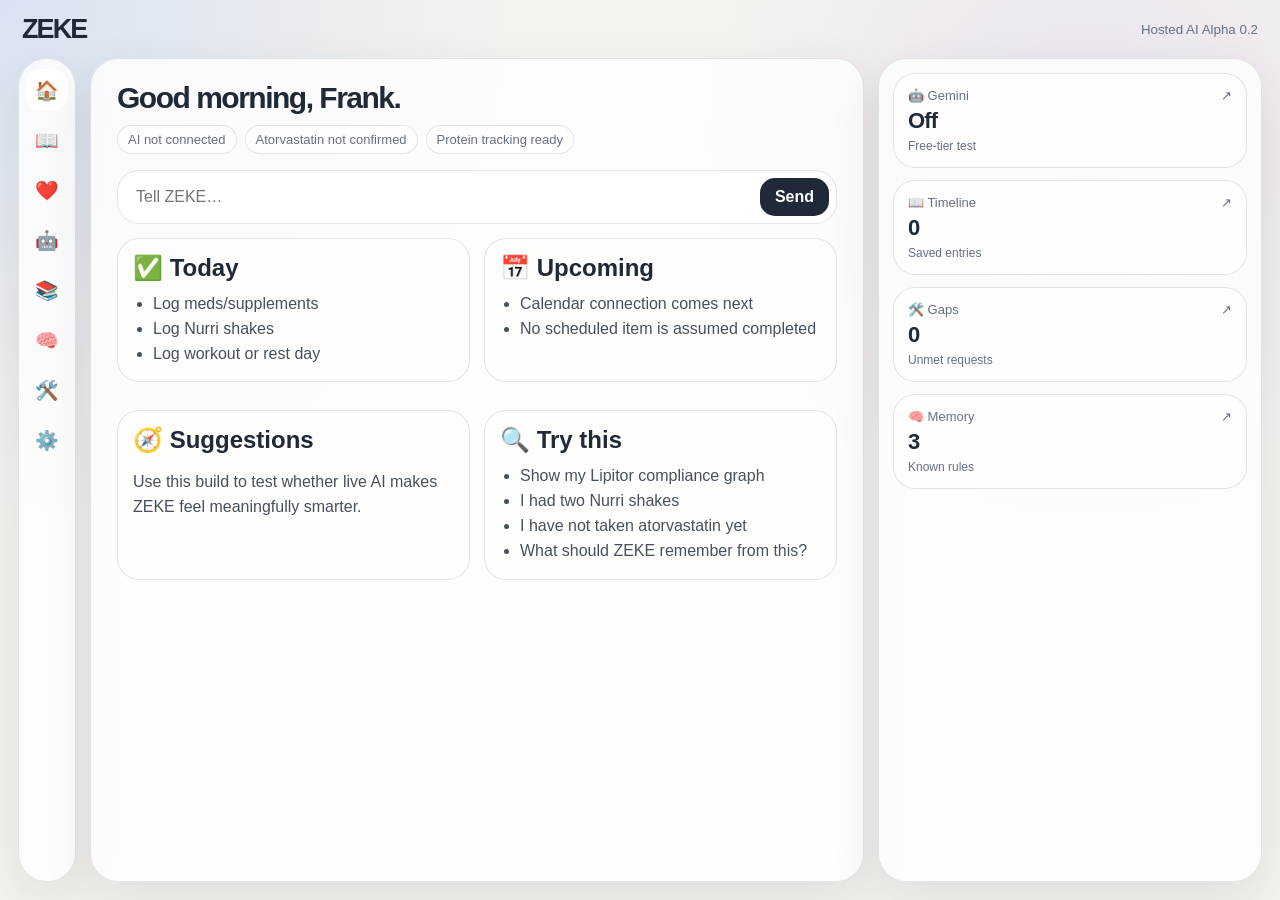
==== ZEKE_Hosted_AI_Alpha_0_2/index.html @ e7c82752 "Add files via upload first hosted version with ai integration" ====
<!doctype html>
<html lang="en">
<head>
<meta charset="utf-8">
<meta name="viewport" content="width=device-width,initial-scale=1">
<title>ZEKE Hosted AI Alpha 0.2</title>
<link rel="stylesheet" href="style.css">
</head>
<body>
<div id="app"></div>
<script src="app.js"></script>
</body>
</html>
---- ZEKE_Hosted_AI_Alpha_0_2/style.css ----
:root{--bg:#f6f3ee;--ink:#1f2937;--muted:#667085;--card:rgba(255,255,255,.78);--line:rgba(31,41,55,.12);--shadow:0 18px 50px rgba(38,45,55,.10);--accent:#6ea8fe}
*{box-sizing:border-box}body{margin:0;background:radial-gradient(circle at top left,rgba(110,168,254,.22),transparent 34%),radial-gradient(circle at 85% 15%,rgba(182,156,255,.18),transparent 30%),var(--bg);color:var(--ink);font-family:-apple-system,BlinkMacSystemFont,"Segoe UI",Roboto,Arial,sans-serif}
button,input,textarea,select{font:inherit}.app{min-height:100vh;display:grid;grid-template-rows:58px 1fr}.top{display:flex;justify-content:space-between;align-items:center;padding:12px 22px}.brand{font-size:27px;font-weight:900;letter-spacing:-.07em}.top small{color:var(--muted)}
.shell{display:grid;grid-template-columns:58px minmax(0,1fr) minmax(270px,30vw);gap:14px;padding:0 18px 18px}.rail,.main,.side{background:var(--card);border:1px solid var(--line);border-radius:28px;box-shadow:var(--shadow)}.rail{display:flex;flex-direction:column;align-items:center;gap:8px;padding:10px 6px}.rail button{width:42px;height:42px;border:0;background:transparent;border-radius:15px;font-size:19px;cursor:pointer}.rail button.on,.rail button:hover{background:white}
.main{overflow:hidden}.head{padding:22px 26px 8px}.head h1{margin:0;font-size:30px;letter-spacing:-.05em}.chips{display:flex;gap:8px;flex-wrap:wrap;margin-top:10px}.chip{background:rgba(255,255,255,.72);border:1px solid var(--line);border-radius:999px;padding:6px 10px;color:var(--muted);font-size:13px}
.ask{padding:8px 26px 14px}.askline{display:grid;grid-template-columns:1fr auto;gap:8px;background:#fff;border:1px solid var(--line);border-radius:22px;padding:7px 7px 7px 16px}.askline input{border:0;outline:0;background:transparent;min-width:0}.send,.primary{border:0;background:var(--ink);color:white;border-radius:15px;padding:10px 15px;font-weight:750;cursor:pointer}.secondary{border:1px solid var(--line);background:white;border-radius:15px;padding:10px 15px;cursor:pointer}
.content{padding:0 26px 22px;overflow:auto}.grid{display:grid;grid-template-columns:1fr 1fr;gap:14px}.card{background:rgba(255,255,255,.60);border:1px solid var(--line);border-radius:22px;padding:15px;margin-bottom:14px}.card h2,.card h3{margin:0 0 10px}.card p,.card li{color:#46515d;line-height:1.55}.card ul{margin:0;padding-left:20px}.answer{max-width:850px;margin:0 auto}.back{border:0;background:transparent;color:var(--muted);cursor:pointer;margin-bottom:8px}.small{font-size:12px;color:var(--muted)}.logitem{border-top:1px solid var(--line);padding-top:10px;margin-top:10px}.actions{display:flex;gap:8px;flex-wrap:wrap;margin-top:14px}
.side{padding:14px;overflow:auto}.widget{background:rgba(255,255,255,.62);border:1px solid var(--line);border-radius:22px;padding:14px;margin-bottom:12px;cursor:pointer}.widget:hover{background:white}.wtop{display:flex;justify-content:space-between;color:var(--muted);font-size:13px}.wval{font-size:22px;font-weight:850;letter-spacing:-.04em;margin:5px 0}
textarea{width:100%;min-height:110px;border:1px solid var(--line);border-radius:16px;padding:12px;background:white;color:var(--ink)}input.full{width:100%;border:1px solid var(--line);border-radius:16px;padding:12px;background:white;color:var(--ink)}.warn{background:#fff7ed;border-color:#fed7aa}.ok{background:#ecfdf5;border-color:#bbf7d0}
@media(max-width:900px){.shell{grid-template-columns:52px 1fr}.side{grid-column:2}.grid{grid-template-columns:1fr}}@media(max-width:650px){.shell{grid-template-columns:1fr;padding:0 12px 12px}.rail{flex-direction:row;position:sticky;top:0;z-index:5}.side{grid-column:1}.askline{grid-template-columns:1fr}.send{width:100%}}
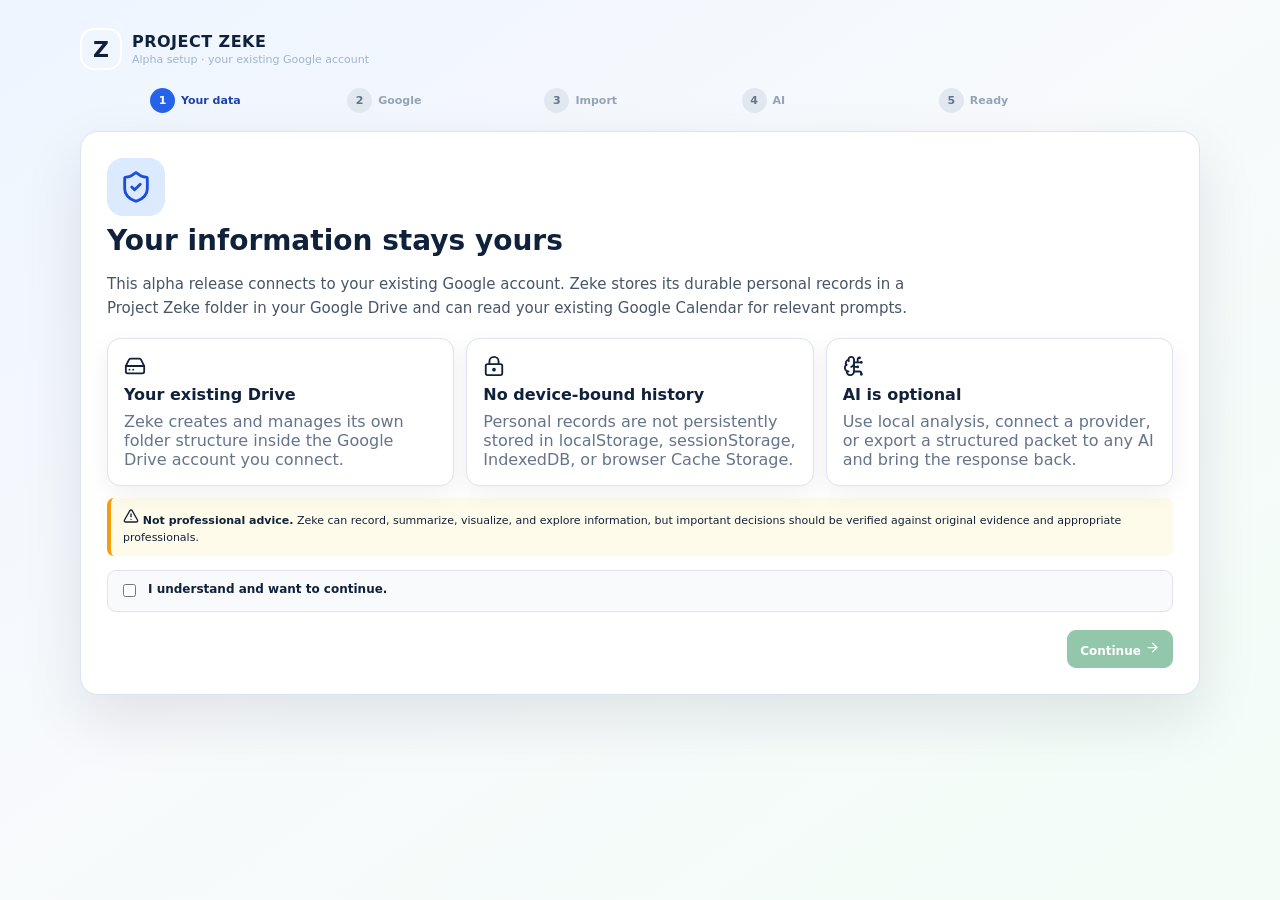
==== commit a98be0e1: "Add files via upload" ====
--- a/ZEKE_Hosted_AI_Alpha_0_2/index.html
+++ b/ZEKE_Hosted_AI_Alpha_0_2/index.html
@@ -1,13 +1,18 @@
 <!doctype html>
 <html lang="en">
-<head>
-<meta charset="utf-8">
-<meta name="viewport" content="width=device-width,initial-scale=1">
-<title>ZEKE Hosted AI Alpha 0.2</title>
-<link rel="stylesheet" href="style.css">
-</head>
-<body>
-<div id="app"></div>
-<script src="app.js"></script>
-</body>
+  <head>
+    <meta charset="UTF-8" />
+    <meta name="viewport" content="width=device-width, initial-scale=1.0, viewport-fit=cover" />
+    <meta name="theme-color" content="#071629" />
+    <meta name="description" content="Project Zeke personal management system" />
+    <link rel="manifest" href="./manifest.webmanifest" />
+    <title>Project Zeke</title>
+    <script src="./zeke-config.js"></script>
+    <script src="https://accounts.google.com/gsi/client" async defer></script>
+    <script type="module" crossorigin src="./assets/index-B4jPvT6w.js"></script>
+    <link rel="stylesheet" crossorigin href="./assets/index-DdqVwvm-.css">
+  </head>
+  <body>
+    <div id="root"></div>
+  </body>
 </html>
--- a/ZEKE_Hosted_AI_Alpha_0_2/assets/index-DdqVwvm-.css
+++ b/ZEKE_Hosted_AI_Alpha_0_2/assets/index-DdqVwvm-.css
@@ -0,0 +1,5 @@
+:root{--navy:#071629;--navy2:#0b213a;--green:#128447;--green2:#e9f7ef;--blue:#2563eb;--purple:#7c3aed;--red:#ef4444;--orange:#f59e0b;--bg:#f4f7fb;--card:#fff;--ink:#10213b;--muted:#64748b;--line:#dbe4ef;--shadow:0 8px 24px #0f172a0f;color:var(--ink);background:var(--bg);font-family:Inter,ui-sans-serif,system-ui,-apple-system,BlinkMacSystemFont,Segoe UI,sans-serif}*{box-sizing:border-box}body{background:var(--bg);margin:0}button,input,select,textarea{font:inherit}button{cursor:pointer}a{color:inherit;text-decoration:none}.app-shell{grid-template-columns:246px 1fr;min-height:100vh;display:grid}.sidebar{background:linear-gradient(180deg,var(--navy),#06111f);color:#dbeafe;z-index:40;height:100vh;padding:18px 14px;position:sticky;top:0;overflow:auto}.brand{border-bottom:1px solid #ffffff14;align-items:center;gap:10px;padding:3px 6px 20px;display:flex}.brand-mark{border:2px solid #fff;border-radius:14px;place-items:center;width:42px;height:42px;font-size:22px;font-weight:900;display:grid}.brand-title{letter-spacing:.03em;font-weight:900}.brand-sub{color:#9fb4cb;margin-top:2px;font-size:11px}.mobile-close{color:#fff;background:0 0;border:0;margin-left:auto;display:none}.side-section-title{letter-spacing:.08em;color:#8fa6bf;margin:22px 8px 8px;font-size:11px;font-weight:800}.side-nav{flex-direction:column;gap:5px;display:flex}.side-link{color:#dbeafe;text-align:left;background:0 0;border:0;border-radius:9px;align-items:center;gap:10px;width:100%;padding:10px 11px;font-size:14px;display:flex}.side-link:hover{background:#ffffff12}.side-link.active-module{color:#fff;background:linear-gradient(90deg,#167f49,#11915a)}.side-link.disabled{opacity:.72}.soon{color:#7dd3fc;margin-left:auto;font-size:10px}.expand-card{border-top:1px solid #ffffff12;border-bottom:1px solid #ffffff12;margin-top:8px;padding:2px 4px 14px}.expand-card p{color:#9fb4cb;padding:0 8px;font-size:12px;line-height:1.45}.ghost-button{color:#dbeafe;background:#ffffff0a;border:1px solid #ffffff26;border-radius:9px;width:100%;padding:9px 11px}.compact .side-link{font-size:13px}.privacy-card{color:#b9f6ca;background:#22c55e12;border:1px solid #22c55e59;border-radius:12px;gap:10px;margin:18px 0 12px;padding:14px;display:flex}.privacy-card strong{font-size:13px}.privacy-card p{color:#9fb4cb;margin:4px 0 0;font-size:11px;line-height:1.4}.settings-link{margin-top:8px}.main-shell{min-width:0}.topbar{border-bottom:1px solid var(--line);z-index:30;background:#fff;align-items:center;gap:14px;height:64px;padding:0 18px;display:flex;position:sticky;top:0}.menu-button{background:0 0;border:0;display:none}.module-chip,.date-chip,.sync-chip{border:1px solid var(--line);white-space:nowrap;background:#fff;border-radius:10px;align-items:center;gap:7px;padding:9px 11px;font-size:13px;display:flex}.module-chip{color:var(--green);font-weight:800}.health-tabs{align-items:stretch;height:100%;display:flex;overflow-x:auto}.health-tab{color:#334155;white-space:nowrap;border-bottom:3px solid #0000;padding:22px 11px 16px;font-size:13px;font-weight:650}.health-tab.active{color:var(--blue);border-color:var(--blue)}.top-spacer{flex:1}.status-dot{background:#22c55e;border-radius:999px;width:9px;height:9px;box-shadow:0 0 0 4px #dcfce7}.page-container{padding:18px}.footer{background:var(--navy);color:#b6c6d8;justify-content:space-between;gap:20px;padding:14px 20px;font-size:11px;display:flex}.page-title-row{align-items:flex-start;gap:12px;margin-bottom:14px;display:flex}.page-title-row h1{margin:0 0 3px;font-size:24px}.page-title-row p{color:var(--muted);margin:0;font-size:13px}.page-actions{gap:8px;margin-left:auto;display:flex}.btn{border:1px solid var(--line);color:#1e40af;background:#fff;border-radius:9px;padding:9px 12px;font-size:12px;font-weight:700}.btn.primary{background:var(--green);border-color:var(--green);color:#fff}.btn.purple{background:var(--purple);border-color:var(--purple);color:#fff}.btn.danger{color:#b91c1c}.btn:disabled{opacity:.45;cursor:not-allowed}.dashboard-layout{grid-template-columns:minmax(0,1fr) 330px;gap:14px;display:grid}.dashboard-main{min-width:0}.right-rail{flex-direction:column;gap:12px;display:flex}.card{background:var(--card);border:1px solid var(--line);box-shadow:var(--shadow);border-radius:13px}.card-pad{padding:14px}.card-title{letter-spacing:.02em;color:#112a57;margin:0;font-size:12px;font-weight:900}.card-sub{color:var(--muted);margin-top:3px;font-size:11px}.actions-calendar-row{grid-template-columns:minmax(0,1.45fr) minmax(270px,.7fr);gap:12px;margin-bottom:12px;display:grid}.today-actions,.calendar-card{padding:13px}.action-grid{grid-template-columns:repeat(6,minmax(88px,1fr));gap:8px;margin-top:10px;display:grid}.action-tile{border:1px solid var(--line);text-align:center;background:#fbfdff;border-radius:10px;flex-direction:column;justify-content:center;align-items:center;gap:6px;min-height:118px;padding:10px 7px;display:flex}.action-tile.done{background:#f0fdf4;border-color:#bbf7d0}.action-tile.need{background:#faf7ff;border-color:#ddd6fe}.action-label{font-size:12px;font-weight:800}.action-amount{color:#475569;font-size:11px}.action-status{color:var(--green);font-size:10px;font-weight:800}.action-status.need{color:var(--blue)}.action-add{color:var(--green);border-style:dashed}.legend{color:#475569;flex-wrap:wrap;gap:14px;margin-top:10px;font-size:10px;display:flex}.legend span{align-items:center;gap:5px;display:flex}.legend-dot{border-radius:50%;width:8px;height:8px;display:inline-block}.event-list{flex-direction:column;margin-top:8px;display:flex}.event-item{border-top:1px solid #edf2f7;grid-template-columns:72px 1fr;gap:8px;padding:9px 0;display:grid}.event-time{font-size:11px;font-weight:800}.event-title{font-size:12px}.source-line{color:var(--muted);align-items:center;gap:4px;margin-top:8px;font-size:10px;display:flex}.source-line b{color:var(--green)}.widget-card{height:100%;padding:12px;overflow:hidden}.widget-header{align-items:start;gap:8px;display:flex}.widget-header .range{border:1px solid var(--line);background:#fff;border-radius:7px;margin-left:auto;padding:4px 6px;font-size:10px}.metric-value{margin:6px 0 0;font-size:20px;font-weight:900}.metric-delta{color:var(--green);margin-left:8px;font-size:11px;font-weight:800}.chart-wrap{height:150px;margin-top:4px}.evidence-link{color:var(--blue);background:0 0;border:0;padding:0;font-size:10px;font-weight:800}.labs-list{margin-top:8px}.lab-row{border-top:1px solid #edf2f7;grid-template-columns:1fr auto auto;gap:8px;padding:7px 0;font-size:11px;display:grid}.lab-row:first-child{border-top:0}.lab-name{color:#1e40af;font-weight:700}.lab-date{color:var(--muted)}.ai-card{border-color:#c4b5fd;padding:13px;box-shadow:0 0 0 1px #7c3aed14}.ai-header{justify-content:space-between;align-items:center;display:flex}.ai-input-row{gap:7px;margin-top:10px;display:flex}.ai-input-row textarea{resize:vertical;border:1px solid #cbd5e1;border-radius:9px;width:100%;min-height:56px;padding:9px;font-size:12px}.prompt-chips{flex-wrap:wrap;gap:5px;margin-top:8px;display:flex}.prompt-chip{color:#5b21b6;background:#faf7ff;border:1px solid #ddd6fe;border-radius:999px;padding:5px 7px;font-size:10px}.response-card{border-color:#c4b5fd;padding:13px}.response-box{white-space:pre-wrap;background:#fcfbff;border:1px solid #c4b5fd;border-radius:10px;margin-top:8px;padding:11px;font-size:12px;line-height:1.55}.response-meta{color:var(--muted);justify-content:space-between;margin-top:8px;font-size:10px;display:flex}.confidence-high{color:var(--green);font-weight:800}.summary-card,.insights-card,.discoveries-card{padding:13px}.summary-list{margin-top:8px}.summary-row{padding:7px 0}.summary-top{justify-content:space-between;font-size:11px;display:flex}.progress{background:#eef2f7;border-radius:99px;height:5px;margin-top:6px;overflow:hidden}.progress>span{background:var(--green);border-radius:99px;height:100%;display:block}.insight-item{border-top:1px solid #edf2f7;grid-template-columns:20px 1fr auto;gap:7px;padding:9px 0;font-size:11px;display:grid}.insight-item:first-of-type{border-top:0}.insight-date{color:var(--muted);font-size:10px}.discovery-note{background:#f0fdf4;border:1px solid #bbf7d0;border-radius:9px;margin-top:8px;padding:10px;font-size:11px;line-height:1.5}.discovery-actions{gap:6px;margin-top:8px;display:flex}.discovery-actions textarea{border:1px solid var(--line);border-radius:8px;flex:1;min-height:60px;padding:8px;font-size:11px}.connections-grid{grid-template-columns:repeat(4,minmax(0,1fr));gap:10px;margin-top:12px;display:grid}.connection-card{min-height:150px;padding:12px}.connection-list{flex-direction:column;gap:8px;margin-top:10px;font-size:11px;display:flex}.connection-row{justify-content:space-between;gap:8px;display:flex}.badge{color:#475569;background:#e2e8f0;border-radius:999px;padding:3px 6px;font-size:9px;font-weight:800}.badge.ok{color:#166534;background:#dcfce7}.badge.warn{color:#92400e;background:#fef3c7}.data-page{max-width:1180px;margin:auto}.data-toolbar{flex-wrap:wrap;gap:8px;margin-bottom:12px;display:flex}.form-card{margin-bottom:12px;padding:14px}.form-grid{grid-template-columns:repeat(4,minmax(0,1fr));gap:10px;display:grid}.field{flex-direction:column;gap:5px;display:flex}.field label{color:#334155;font-size:11px;font-weight:800}.field input,.field select,.field textarea{border:1px solid var(--line);background:#fff;border-radius:8px;padding:9px;font-size:12px}.field.wide{grid-column:span 2}.field.full{grid-column:1/-1}.table-card{overflow:auto}.data-table{border-collapse:collapse;width:100%;font-size:11px}.data-table th,.data-table td{text-align:left;white-space:nowrap;border-bottom:1px solid #edf2f7;padding:9px 10px}.data-table th{color:#475569;background:#f8fafc;position:sticky;top:0}.empty-state{text-align:center;color:var(--muted);padding:40px}.modal-backdrop{z-index:100;background:#0208178f;place-items:center;padding:18px;display:grid;position:fixed;inset:0}.modal{background:#fff;border-radius:16px;width:min(760px,100%);max-height:88vh;overflow:auto;box-shadow:0 24px 80px #00000040}.modal-head{border-bottom:1px solid var(--line);justify-content:space-between;align-items:center;padding:14px 16px;display:flex}.modal-body{padding:16px}.icon-btn{background:#f1f5f9;border:0;border-radius:8px;place-items:center;padding:7px;display:grid}.trend-evidence{margin-top:12px}.evidence-summary{border:1px solid var(--line);background:#f8fafc;border-radius:9px;padding:10px;font-size:12px}.settings-section{margin-bottom:12px;padding:16px}.setup-steps{counter-reset:step;gap:10px;margin-top:12px;display:grid}.setup-step{grid-template-columns:32px 1fr;gap:10px;display:grid}.setup-step:before{counter-increment:step;content:counter(step);color:#1d4ed8;background:#dbeafe;border-radius:50%;place-items:center;width:28px;height:28px;font-size:12px;font-weight:900;display:grid}.code{color:#e2e8f0;background:#0f172a;border-radius:8px;padding:10px;font-family:ui-monospace,SFMono-Regular,Menlo,monospace;font-size:11px;overflow:auto}.notice{border-left:4px solid var(--orange);background:#fffbeb;border-radius:7px;padding:10px 12px;font-size:11px;line-height:1.5}.success{border-left-color:var(--green);background:#f0fdf4}@media (width<=1240px){.dashboard-layout{grid-template-columns:1fr 300px}.action-grid{grid-template-columns:repeat(3,1fr)}.connections-grid{grid-template-columns:repeat(2,1fr)}}@media (width<=980px){.app-shell{grid-template-columns:1fr}.sidebar{width:260px;transition:left .2s;position:fixed;left:-270px}.sidebar.open{left:0}.mobile-close,.menu-button{display:block}.topbar{padding-left:10px}.health-tabs{border-bottom:1px solid var(--line);background:#fff;height:45px;padding-left:8px;position:absolute;top:64px;left:0;right:0}.health-tab{padding:13px 10px 9px}.page-container{padding-top:58px}.dashboard-layout{grid-template-columns:1fr}.right-rail{order:-1;grid-template-columns:1fr 1fr;display:grid}.ai-card,.response-card,.summary-card,.insights-card,.discoveries-card{grid-column:span 1}.actions-calendar-row{grid-template-columns:1fr}.connections-grid{grid-template-columns:repeat(2,1fr)}.top-spacer{display:none}.date-chip{margin-left:auto}}@media (width<=680px){.page-container{padding:54px 8px 10px}.page-title-row h1{font-size:20px}.page-actions{display:none}.topbar{gap:7px}.date-chip{display:none}.sync-chip{padding:9px;font-size:0}.sync-chip .status-dot{margin:0}.dashboard-layout{flex-direction:column;display:flex}.right-rail{order:-1;display:flex}.response-card{order:1}.summary-card{order:2}.insights-card{order:3}.discoveries-card{order:4}.actions-calendar-row{flex-direction:column;display:flex}.action-grid{padding-bottom:5px;display:flex;overflow-x:auto}.action-tile{min-width:112px}.connections-grid{grid-template-columns:1fr}.form-grid{grid-template-columns:1fr 1fr}.field.wide{grid-column:span 2}.footer{flex-direction:column}.module-chip{font-size:0}.module-chip svg{font-size:inherit}.health-tab{font-size:12px}}.widgets-grid{grid-template-columns:repeat(3,minmax(0,1fr));grid-auto-rows:minmax(245px,auto);gap:12px;display:grid}@media (width<=1240px){.widgets-grid{grid-template-columns:repeat(2,minmax(0,1fr))}}@media (width<=680px){.widgets-grid{grid-template-columns:1fr}.widget-card{min-height:260px}}.runtime-config-row{flex-wrap:wrap;align-items:center;gap:8px;display:flex}.runtime-config-row input{border:1px solid var(--line);border-radius:8px;flex:1;min-width:280px;padding:9px;font-size:12px}.warn-dot{background:#f59e0b!important}.import-source-grid{grid-template-columns:1fr 1fr;gap:12px;margin-top:12px;display:grid}.import-source-card{flex-direction:column;align-items:flex-start;gap:8px;padding:14px;display:flex}.import-source-card h3{margin:0;font-size:14px}.import-source-card input{border:1px solid var(--line);border-radius:8px;width:100%;padding:9px;font-size:12px}.import-preview{border-top:1px solid var(--line);margin-top:16px;padding-top:14px}.import-preview-head{justify-content:space-between;align-items:center;gap:12px;display:flex}.import-preview-head h3{margin:0;font-size:16px}.import-summary-grid{grid-template-columns:repeat(6,minmax(90px,1fr));gap:8px;margin:12px 0;display:grid}.mini-stat{border:1px solid var(--line);background:#f8fafc;border-radius:9px;flex-direction:column;padding:10px;display:flex}.mini-stat strong{font-size:18px}.mini-stat span{color:var(--muted);text-transform:capitalize;font-size:10px}.mapping-sheet{margin-top:12px}.mapping-title{justify-content:space-between;align-items:center;gap:12px;margin-bottom:6px;display:flex}.mapping-title span{color:var(--muted);font-size:11px}.import-history{border-top:1px solid var(--line);margin-top:18px;padding-top:14px}.workbook-picker{border:1px solid var(--line);border-radius:10px;margin-top:12px;padding:10px}.workbook-row{border-top:1px solid #edf2f7;justify-content:space-between;align-items:center;gap:12px;padding:8px 0;display:flex}.workbook-row:first-of-type{border-top:0}@media (width<=680px){.import-source-grid{grid-template-columns:1fr}.runtime-config-row input{min-width:100%}.import-preview-head{flex-direction:column;align-items:flex-start}.import-summary-grid{grid-template-columns:repeat(2,1fr)}.mapping-title{flex-direction:column;align-items:flex-start}}.agreement-check{border:1px solid var(--line);background:#f8fafc;border-radius:9px;align-items:flex-start;gap:9px;margin-top:14px;padding:11px;font-size:12px;font-weight:700;display:flex}.agreement-check input{margin-top:2px}.setup-shell{min-height:100vh;color:var(--text);background:linear-gradient(145deg,#eef5ff 0%,#f8fafc 48%,#f2fdf7 100%);flex-direction:column;align-items:center;padding:28px;display:flex}.setup-brand{align-items:center;gap:10px;width:min(1120px,100%);margin-bottom:18px;display:flex}.setup-progress{grid-template-columns:repeat(5,1fr);gap:6px;width:min(980px,100%);margin-bottom:18px;display:grid}.setup-progress-step{color:#94a3b8;align-items:center;gap:6px;font-size:11px;font-weight:800;display:flex}.setup-progress-step span{color:#64748b;background:#e2e8f0;border-radius:50%;place-items:center;width:25px;height:25px;display:grid}.setup-progress-step.active{color:#1e40af}.setup-progress-step.active span{color:#fff;background:#2563eb}.setup-panel{background:#fff;border:1px solid #dbe3ee;border-radius:18px;width:min(1120px,100%);padding:26px;box-shadow:0 24px 60px #0f172a1a}.setup-panel h1{margin:8px 0;font-size:28px}.setup-lead{color:#475569;max-width:820px;font-size:15px;line-height:1.6}.setup-icon{color:#1d4ed8;background:#dbeafe;border-radius:16px;place-items:center;width:58px;height:58px;display:grid}.success-icon{color:#15803d;background:#dcfce7}.setup-footer{justify-content:flex-end;margin-top:18px;display:flex}.setup-footer.split{justify-content:space-between}.storage-provider-grid{grid-template-columns:repeat(2,minmax(0,1fr));gap:12px;margin-top:18px;display:grid}.storage-provider-card{border:1px solid var(--line);text-align:left;background:#fff;border-radius:14px;grid-template-columns:44px 1fr;gap:12px;padding:15px;transition:all .15s;display:grid}.storage-provider-card:hover:not(:disabled){border-color:#93c5fd;transform:translateY(-1px);box-shadow:0 8px 22px #2563eb1a}.storage-provider-card.disabled{opacity:.55}.provider-icon{color:#2563eb;background:#eff6ff;border-radius:12px;place-items:center;width:42px;height:42px;display:grid}.storage-provider-card strong{margin-right:8px;font-size:14px}.storage-provider-card p{color:var(--muted);margin:6px 0 0;font-size:11px;line-height:1.45}.setup-finish-grid{grid-template-columns:repeat(3,1fr);gap:12px;margin-top:16px;display:grid}.setup-finish-grid .card{flex-direction:column;gap:8px;padding:16px;display:flex}.setup-finish-grid p{color:var(--muted);margin:0;font-size:12px;line-height:1.45}.ai-wizard-head{justify-content:space-between;align-items:flex-start;gap:16px;display:flex}.ai-provider-grid{grid-template-columns:repeat(5,minmax(0,1fr));gap:9px;margin-top:14px;display:grid}.ai-provider-option{border:1px solid var(--line);text-align:left;background:#fff;border-radius:12px;min-height:160px;padding:12px}.ai-provider-option.selected{background:#faf5ff;border:2px solid #7c3aed}.ai-provider-top{justify-content:space-between;align-items:center;gap:8px;display:flex}.ai-provider-option>span{color:#7c3aed;margin-top:5px;font-size:10px;font-weight:800;display:block}.ai-provider-option p{color:var(--muted);font-size:10px;line-height:1.45}.storage-status-card{border:1px solid var(--line);border-radius:12px;align-items:center;gap:12px;margin-top:10px;padding:12px;display:flex}.storage-status-card>div:nth-child(2){flex:1}.storage-status-card p{color:var(--muted);margin:3px 0 0;font-size:11px}.analytics-toolbar{align-items:flex-end;gap:10px;margin:12px 0;display:flex}.exercise-analytics-grid{grid-template-columns:1.15fr 1.15fr;gap:12px;display:grid}.analytics-card{padding:14px}.muscle-group-list{grid-template-columns:repeat(2,1fr);gap:6px;margin-top:8px;display:grid}.muscle-group-row{border:1px solid var(--line);border-radius:8px;justify-content:space-between;gap:8px;padding:8px;font-size:10px;display:flex}.muscle-group-row span{color:var(--muted)}.recommendation-card{border-left:5px solid #64748b;padding:16px}.recommendation-card.progress{background:#f7fff9;border-left-color:#16a34a}.recommendation-card.caution{background:#fffcf2;border-left-color:#f59e0b}.recommendation-card.maintain{background:#f8fbff;border-left-color:#2563eb}.recommendation-head{align-items:flex-start;gap:10px;display:flex}.recommendation-card p{font-size:12px;line-height:1.6}.factor-list{border:1px solid var(--line);background:#fff;border-radius:8px;padding:9px;font-size:11px;line-height:1.6}.evidence-list{border-top:1px solid var(--line);margin-top:12px}.evidence-row{border-bottom:1px solid #edf2f7;justify-content:space-between;gap:10px;padding:8px 0;display:flex}.evidence-row div{flex-direction:column;gap:3px;display:flex}.evidence-row span{color:var(--muted);font-size:10px}.injury-card{background:#fffaf3;border:1px solid #fed7aa;border-radius:9px;margin-top:8px;padding:10px}.injury-card>span{color:#9a3412;margin-top:3px;font-size:10px;display:block}.injury-card p{margin:6px 0 0;font-size:11px;line-height:1.45}.form-head-row{justify-content:space-between;align-items:flex-start;gap:10px;display:flex}@media (width<=1100px){.ai-provider-grid{grid-template-columns:repeat(2,1fr)}.exercise-analytics-grid,.setup-finish-grid,.storage-provider-grid{grid-template-columns:1fr}}@media (width<=680px){.setup-shell{padding:10px}.setup-panel{border-radius:12px;padding:16px}.setup-progress{grid-template-columns:repeat(5,110px);overflow-x:auto}.setup-progress-step{font-size:10px}.ai-provider-grid{grid-template-columns:1fr}.analytics-toolbar{grid-template-columns:1fr 1fr;display:grid}.muscle-group-list{grid-template-columns:1fr}.form-head-row{flex-direction:column}.setup-footer.split{gap:8px}.setup-footer.split .btn{flex:1}}.tell-zeke-card{background:linear-gradient(#fff 0%,#f8fbff 100%);border-color:#bfdbfe;margin-bottom:12px;padding:14px}.tell-zeke-head{justify-content:space-between;align-items:flex-start;display:flex}.tell-zeke-row{grid-template-columns:1fr auto;gap:8px;margin-top:10px;display:grid}.tell-zeke-row textarea{resize:vertical;background:#fff;border:1px solid #bfdbfe;border-radius:10px;min-height:64px;padding:10px;font-size:12px}.tell-zeke-row .btn{align-self:stretch;min-width:86px}@media (width<=680px){.tell-zeke-row{grid-template-columns:1fr}.tell-zeke-row .btn{min-height:42px}}.setup-simple-grid{grid-template-columns:repeat(3,minmax(0,1fr));gap:12px;margin-top:18px;display:grid}.setup-simple-grid .card{flex-direction:column;gap:8px;padding:16px;display:flex}.setup-simple-grid .card p{color:var(--muted);margin:0}.preview-connection-box{border:1px solid var(--border);background:var(--surface-soft,#f8fafc);border-radius:14px;margin-top:14px;padding:14px}.notice.warn{color:#9a3412;background:#fff7ed;border-color:#fed7aa}@media (width<=820px){.setup-simple-grid,.storage-provider-grid{grid-template-columns:1fr}.setup-progress{overflow-x:auto}.setup-progress-step{min-width:max-content}}.google-connect-card{grid-template-columns:auto 1fr auto;align-items:center;gap:14px;margin-top:14px;padding:18px;display:grid}.google-connect-copy p{color:var(--muted,#64748b);margin:4px 0 0}.spin{animation:1s linear infinite zeke-spin}@keyframes zeke-spin{to{transform:rotate(360deg)}}.ai-packet-compact{border-top:1px solid #94a3b859;margin-top:14px;padding-top:14px}.ai-review-group h3{margin-top:0}.ai-review-item{cursor:pointer;border-bottom:1px solid #94a3b838;grid-template-columns:auto 1fr;align-items:start;gap:10px;padding:12px 0;display:grid}.ai-review-item:last-child{border-bottom:0}.ai-review-item input{margin-top:4px}.ai-review-item p{color:var(--muted,#64748b);margin:4px 0}.ai-review-item small{color:var(--muted,#64748b)}.ai-response-review{margin-top:12px}@media (width<=760px){.google-connect-card{grid-template-columns:auto 1fr}.google-connect-card .btn{grid-column:1/-1;width:100%}}.react-grid-layout{transition:height .2s;position:relative}.react-grid-item{transition:left .2s,top .2s,width .2s,height .2s}.react-grid-item img{pointer-events:none;-webkit-user-select:none;user-select:none}.react-grid-item.cssTransforms{transition-property:transform,width,height}.react-grid-item.resizing{z-index:1;will-change:width, height;transition:none}.react-grid-item.react-draggable-dragging{z-index:3;will-change:transform;transition:none}.react-grid-item.dropping{visibility:hidden}.react-grid-item.react-grid-placeholder{opacity:.2;z-index:2;-webkit-user-select:none;user-select:none;background:red;transition-duration:.1s}.react-grid-item.react-grid-placeholder.placeholder-resizing{transition:none}.react-grid-item>.react-resizable-handle{opacity:0;width:20px;height:20px;position:absolute}.react-grid-item:hover>.react-resizable-handle{opacity:1}.react-grid-item>.react-resizable-handle:after{content:"";border-bottom:2px solid #0006;border-right:2px solid #0006;width:5px;height:5px;position:absolute;bottom:3px;right:3px}.react-resizable-hide>.react-resizable-handle{display:none}.react-grid-item>.react-resizable-handle.react-resizable-handle-sw{cursor:sw-resize;bottom:0;left:0;transform:rotate(90deg)}.react-grid-item>.react-resizable-handle.react-resizable-handle-se{cursor:se-resize;bottom:0;right:0}.react-grid-item>.react-resizable-handle.react-resizable-handle-nw{cursor:nw-resize;top:0;left:0;transform:rotate(180deg)}.react-grid-item>.react-resizable-handle.react-resizable-handle-ne{cursor:ne-resize;top:0;right:0;transform:rotate(270deg)}.react-grid-item>.react-resizable-handle.react-resizable-handle-w,.react-grid-item>.react-resizable-handle.react-resizable-handle-e{cursor:ew-resize;margin-top:-10px;top:50%}.react-grid-item>.react-resizable-handle.react-resizable-handle-w{left:0;transform:rotate(135deg)}.react-grid-item>.react-resizable-handle.react-resizable-handle-e{right:0;transform:rotate(315deg)}.react-grid-item>.react-resizable-handle.react-resizable-handle-n,.react-grid-item>.react-resizable-handle.react-resizable-handle-s{cursor:ns-resize;margin-left:-10px;left:50%}.react-grid-item>.react-resizable-handle.react-resizable-handle-n{top:0;transform:rotate(225deg)}.react-grid-item>.react-resizable-handle.react-resizable-handle-s{bottom:0;transform:rotate(45deg)}.react-resizable{position:relative}.react-resizable-handle{box-sizing:border-box;background-image:url([data-uri]);background-position:100% 100%;background-repeat:no-repeat;background-origin:content-box;width:20px;height:20px;padding:0 3px 3px 0;position:absolute}.react-resizable-handle-sw{cursor:sw-resize;bottom:0;left:0;transform:rotate(90deg)}.react-resizable-handle-se{cursor:se-resize;bottom:0;right:0}.react-resizable-handle-nw{cursor:nw-resize;top:0;left:0;transform:rotate(180deg)}.react-resizable-handle-ne{cursor:ne-resize;top:0;right:0;transform:rotate(270deg)}.react-resizable-handle-w,.react-resizable-handle-e{cursor:ew-resize;margin-top:-10px;top:50%}.react-resizable-handle-w{left:0;transform:rotate(135deg)}.react-resizable-handle-e{right:0;transform:rotate(315deg)}.react-resizable-handle-n,.react-resizable-handle-s{cursor:ns-resize;margin-left:-10px;left:50%}.react-resizable-handle-n{top:0;transform:rotate(225deg)}.react-resizable-handle-s{bottom:0;transform:rotate(45deg)}
+
+
+/* v0.5.1 confirmation-first interpretation patch */
+.interpretation-review{margin-top:12px;border:1px solid #bfdbfe;background:#eff6ff;border-radius:14px;padding:12px}.interpretation-review-head{display:flex;justify-content:space-between;gap:10px;align-items:center;margin-bottom:6px}.interpretation-review-head strong{font-size:13px}.interpretation-review-head span{font-size:11px;color:#2563eb;font-weight:800;text-transform:uppercase;letter-spacing:.06em}.interpretation-review p{margin:6px 0 9px;color:#334155;font-size:13px;line-height:1.4}.interpretation-raw{background:#fff;border:1px solid #dbe4ef;border-radius:10px;padding:9px;font-size:13px;margin-bottom:9px}.interpretation-list{display:grid;gap:8px}.interpretation-item{background:#fff;border:1px solid #dbe4ef;border-radius:10px;padding:9px;font-size:12px}.interpretation-item strong{text-transform:uppercase;letter-spacing:.06em;color:#0f766e;font-size:11px}.interpretation-item pre{white-space:pre-wrap;word-break:break-word;background:#f8fafc;border-radius:8px;padding:8px;margin:7px 0 0;color:#0f172a;font-size:11px;max-height:180px;overflow:auto}.interpretation-actions{display:flex;flex-wrap:wrap;gap:8px;margin-top:10px}
